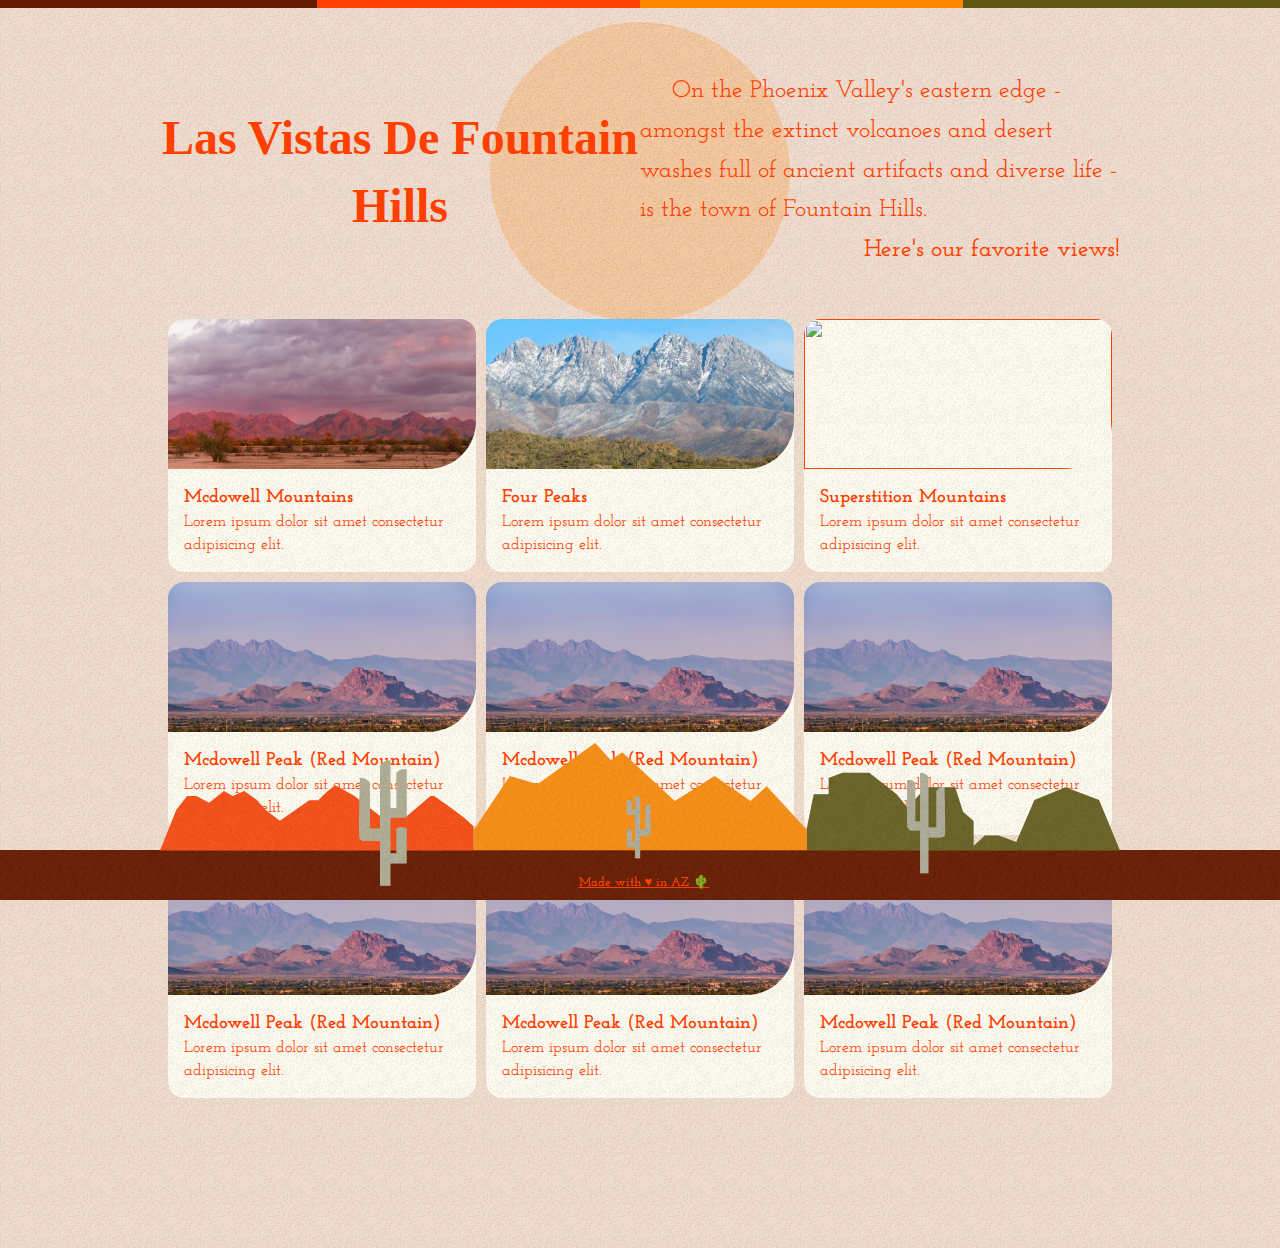
==== index.html @ 426b7b5a "v 1.0 index and example-page" ====
<!--
Casa De Fryer
-->
<!DOCTYPE html>
<html lang="en">
  <head>
    <meta charset="utf-8" />
    <title>Casa De Fryer</title>
    <meta name="description" content="Casa De Fryer" />
    <meta name="viewport" content="width=device-width, initial-scale=1" />
    <link rel="icon" href="" type="image/png" />
    <link rel="preconnect" href="https://fonts.gstatic.com" />
    <link
      href="https://fonts.googleapis.com/css2?family=Josefin+Slab&family=Homemade+Apple&family=Pacifico&display=swap"
      rel="stylesheet"
    />
    <link rel="stylesheet" href="styles/initialize.min.css" />
    <link rel="stylesheet" href="styles/index.css" />
    <meta name="theme-color" content="#09006e" />
  </head>

  <body>
    <i class="icon-cloud cloud"></i>
    <i class="icon-cloud cloud cloud2"></i>
    <i class="icon-cloud cloud cloud3"></i>
    <i class="icon-cloud cloud cloud4"></i>

    <header>
      <h1>Las Vistas De Fountain Hills</h1>
      <h2>
        On the Phoenix Valley's eastern edge - amongst the extinct volcanoes
        and desert washes full of ancient artifacts and diverse life - is
        the town of Fountain Hills.<br />
        <span> Here's our favorite views! </span>
      </h2>
    </header>

    <main>
      <a href="page-example.html">
      <section>
        <img src="assets/images/mcdowells-example.jpg" alt="" />
        <div>
          <h3>Mcdowell Mountains</h3>
          <p>Lorem ipsum dolor sit amet consectetur adipisicing elit.</p>
        </div>
      </section>
    </a>

    <a href="page-example.html">
      <section>
        <img src="assets/images/four-peaks-example.jpg" alt="" />
        <div>
          <h3>Four Peaks</h3>
          <p>Lorem ipsum dolor sit amet consectetur adipisicing elit.</p>
        </div>
      </section>
    </a>

  <a href="">
      <section>
        <img src="assets/images/superstitions-example.jpg" alt="" />
        <div>
          <h3>Superstition Mountains</h3>
          <p>Lorem ipsum dolor sit amet consectetur adipisicing elit.</p>
        </div>
      </section>
    </a>

      <section>
        <img src="assets/images/example-image-1.jpg" alt="" />
        <div>
          <h3>Mcdowell Peak (Red Mountain)</h3>
          <p>Lorem ipsum dolor sit amet consectetur adipisicing elit.</p>
        </div>
      </section>

      <section>
        <img src="assets/images/example-image-1.jpg" alt="" />
        <div>
          <h3>Mcdowell Peak (Red Mountain)</h3>
          <p>Lorem ipsum dolor sit amet consectetur adipisicing elit.</p>
        </div>
      </section>

      <section>
        <img src="assets/images/example-image-1.jpg" alt="" />
        <div>
          <h3>Mcdowell Peak (Red Mountain)</h3>
          <p>Lorem ipsum dolor sit amet consectetur adipisicing elit.</p>
        </div>
      </section>

      <section>
        <img src="assets/images/example-image-1.jpg" alt="" />
        <div>
          <h3>Mcdowell Peak (Red Mountain)</h3>
          <p>Lorem ipsum dolor sit amet consectetur adipisicing elit.</p>
        </div>
      </section>

      <section>
        <img src="assets/images/example-image-1.jpg" alt="" />
        <div>
          <h3>Mcdowell Peak (Red Mountain)</h3>
          <p>Lorem ipsum dolor sit amet consectetur adipisicing elit.</p>
        </div>
      </section>

      <section>
        <img src="assets/images/example-image-1.jpg" alt="" />
        <div>
          <h3>Mcdowell Peak (Red Mountain)</h3>
          <p>Lorem ipsum dolor sit amet consectetur adipisicing elit.</p>
        </div>
      </section>
    </main>

    <footer>
      <a href="">Made with ♥ in AZ 🌵</a>
    </footer>

    <script src=""></script>
  </body>
</html>
---- styles/initialize.min.css ----
/*!
 * Initialize.css (v1.3.1) is a complete and customizable collection of CSS best practices based on Normalize.css and HTML5 Boilerplate.
 * http://jeroenoomsnl.github.io/initialize-css
 *
 * HTML5 Boilerplate: https://github.com/h5bp/html5-boilerplate
 * Normalize.css: http://github.com/necolas/normalize.css
 */audio,canvas,progress,sub,sup,video{vertical-align:baseline}details,hr,main,summary{display:block}button,hr{overflow:visible}pre,textarea{overflow:auto}body,fieldset{margin:0}fieldset,hr,legend{border:0;padding:0}html{-moz-box-sizing:border-box;box-sizing:border-box;font-family:sans-serif;line-height:1.4;font-size:1em;-ms-text-size-adjust:100%;-webkit-text-size-adjust:100%}*,:after,:before{-moz-box-sizing:inherit;box-sizing:inherit}audio:not([controls]){display:none;height:0}[hidden],template{display:none}a:active,a:hover{outline:0}abbr[title]{border-bottom:none;text-decoration:underline;text-decoration:underline dotted}b,strong{font-weight:bolder}dfn{font-style:italic}h1{font-size:2em;margin:.67em 0}small{font-size:80%}sub,sup{font-size:75%;line-height:0;position:relative}sup{top:-.5em}sub{bottom:-.25em}svg:not(:root){overflow:hidden}figure{margin:1em 40px}hr{-moz-box-sizing:content-box;box-sizing:content-box;height:1px;border-top:1px solid #ccc;margin:1em 0}code,kbd,pre,samp{font-family:monospace,monospace;font-size:1em}button,input,optgroup,select,textarea{font:inherit;margin:0}button,select{text-transform:none}button,html input[type=button],input[type=reset],input[type=submit]{-webkit-appearance:button;cursor:pointer}button[disabled],html input[disabled]{cursor:default}button::-moz-focus-inner,input::-moz-focus-inner{border:0;padding:0}button:-moz-focusring,input:-moz-focusring{outline:ButtonText dotted 1px}input{line-height:normal}input[type=number]::-webkit-inner-spin-button,input[type=number]::-webkit-outer-spin-button{height:auto}input[type=search]{-webkit-appearance:textfield}input[type=search]::-webkit-search-cancel-button,input[type=search]::-webkit-search-decoration{-webkit-appearance:none}textarea{resize:vertical}optgroup{font-weight:700}::-moz-selection{background:#b3d4fc;text-shadow:none}::selection{background:#b3d4fc;text-shadow:none}audio,canvas,iframe,img,svg,video{vertical-align:middle}
---- styles/index.css ----
a {
  color: #ff4000;
}

body {
  /*
  background-color: #faddba;
  background-color: #f5f1ee;
  background-color: #fae8cd;*/
  color: #ff4000;
  background-image: url(../assets/images/cream-tile.svg);
  font-family: 'Josefin Slab', serif;
  font-weight: 500;
  border-top: 0.5rem solid;
  position: relative;
  overflow-x: hidden;

  border-image: linear-gradient(
      to right,
      #651b00 25%,
      #ff4000 25%,
      #ff4000 50%,
      #ff8800 50%,
      #ff8800 75%,
      #5f5815 75%
    )
    5;
}

header {
  /*background-color: #edb99e;
  background-color: #00a8a1;*/

  padding: auto 0.5rem;
}

header {
  max-width: 960px;
  margin: 4rem auto 3rem auto;
  display: flex;

  position: relative;
  align-items: center;
}

header::before {
  content: '';

  height: 300px;
  left: calc(50% - 150px);
  top: calc(50% - 150px);
  border-radius: 50%;
  width: 300px;
  position: absolute;
  z-index: -999;

  background-image: url(../assets/images/tan-tile.svg);
}

header h1 {
  text-align: center;
  font-family: 'Pacifico', cursive;
  font-family: 'Homemade Apple', cursive;
  position: relative;

  font-size: 3rem;
  margin: 0 0 00;

  width: 50%;
  border-radius: 50%;
}

header h2 {
  max-width: 900px;
  margin: 0 auto 0 auto;
  font-weight: 500;
  line-height: 1.66;
  text-indent: 2rem;

  width: 50%;
  display: flex;
  flex-direction: column;
}

header h2 span {
  text-align: right;
  font-weight: 600;
}

main {
  max-width: 960px;
  display: grid;
  margin: 0 auto;

  grid-template-columns: repeat(auto-fill, minmax(305px, 1fr));
  grid-auto-rows: minmax(150px, auto);
  grid-gap: 10px;
  padding: 0 0.5rem;
  padding-bottom: 150px;
}

main a {
  text-decoration: none;
}

section {
  background-image: url(../assets/images/white-tile.svg);
  width: 100%;
  margin: 0 auto;

  border-radius: 1rem;
  z-index: 0;
}

section img {
  width: 100%;
  height: auto;
  height: 150px;
  border-top-left-radius: 1rem;
  border-top-right-radius: 1rem;
  border-bottom-right-radius: 3rem;
}

section div {
  padding: 1rem;
}

section h2,
h3,
p {
  margin: 0;
}

section h3 {
  font-weight: 900;
}

footer {
  position: fixed;
  font-size: 80%;
  display: flex;
  justify-content: center;
  align-items: flex-end;
  padding: 0 1rem;
  left: 0;
  bottom: 0;
  width: 100%;
  height: 50px;
  padding: 0.5rem;
  background-image: url(../assets/images/brown-tile.svg);

  background-repeat: repeat;
  font-weight: 900;
}

footer p {
  text-align: center;
}

footer a {
  margin-left: 0.5rem;
  font-weight: 900;
}

@keyframes tobackground {
  100% {
    z-index: 999;
  }
}

footer::before {
  content: '';
  width: 100%;
  max-width: 100vw;
  display: inline-block;
  height: 200px;
  position: absolute;
  left: 0;
  top: -11vw;
  background-image: url(../assets/images/footer.svg);
  background-size: 100%;
  background-repeat: no-repeat;
}

@media screen and (min-width: 1040px) {
  footer {
    position: fixed;

    left: 0;
    bottom: 0;
    width: 100%;
    height: 50px;
    background-image: url(../assets/images/brown-tile.svg);

    background-repeat: repeat;
  }

  footer::before {
    content: '';
    width: 100%;
    max-width: 960px;
    margin: 0 auto;
    display: inline-block;
    height: 200px;
    position: absolute;
    left: calc(50% - 480px);
    top: -107px;
    background-image: url(../assets/images/footer.svg);
    background-repeat: no-repeat;
  }
}

/* clouds */

/* define the floating animation; just a simple position shift */
@keyframes cloud_floating {
  0% {
    left: -5%;
  }
  100% {
    left: 105%;
  }
}
@-ms-keyframes cloud_floating {
  0% {
    left: -5%;
  }
  100% {
    left: 105%;
  }
}
@-moz-keyframes cloud_floating {
  0% {
    left: -5%;
  }
  100% {
    left: 105%;
  }
}
@-webkit-keyframes cloud_floating {
  0% {
    left: -5%;
  }
  100% {
    left: 105%;
  }
}

/* style for banner container */
.icon-cloud {
  background-image: url(../assets/images/cloud.svg);
  background-size: 100%;
  background-repeat: no-repeat;
}

/* basic cloud element. put bg img stuff here. for now i've used font-awesome */
.cloud {
  position: absolute;
  display: block;
  width: 100px;
  height: 50px;
  animation: cloud_floating 40s linear infinite;
  -ms-animation: cloud_floating 40s linear infinite;
  -moz-animation: cloud_floating 40s linear infinite;
  -webkit-animation: cloud_floating 40s linear infinite;
  top: 20%;
  left: 20vw;
  z-index: -500;
}

/* altering size, alignment and initial position */
.cloud2 {
  font-size: 5em;

  animation-direction: reverse;
  width: 150px;
  height: 75px;
  animation-duration: 60s;
  animation-delay: -5s;
  -ms-animation-duration: 60s;
  -ms-animation-delay: -5s;
  -moz-animation-duration: 60s;
  -moz-animation-delay: -5s;
  -webkit-animation-duration: 60s;
  -webkit-animation-delay: -5s;
  top: 40%;
  left: 40vw;
}
.cloud3 {
  font-size: 2em;
  width: 80px;
  height: 40px;
  animation-duration: 50s;
  animation-delay: -20s;
  -ms-animation-duration: 50s;
  -ms-animation-delay: -20s;
  -moz-animation-duration: 50s;
  -moz-animation-delay: -20s;
  -webkit-animation-duration: 50s;
  -webkit-animation-delay: -20s;
  top: 60%;
  left: 60vw;
}
.cloud4 {
  animation-direction: reverse;
  width: 150px;
  height: 75px;
  animation-duration: 70s;
  animation-delay: -40s;
  -ms-animation-duration: 70s;
  -ms-animation-delay: -40s;
  -moz-animation-duration: 70s;
  -moz-animation-delay: -40s;

  -webkit-animation-duration: 70s;
  -webkit-animation-delay: -40s;
  top: 80%;
  left: 80vw;
}
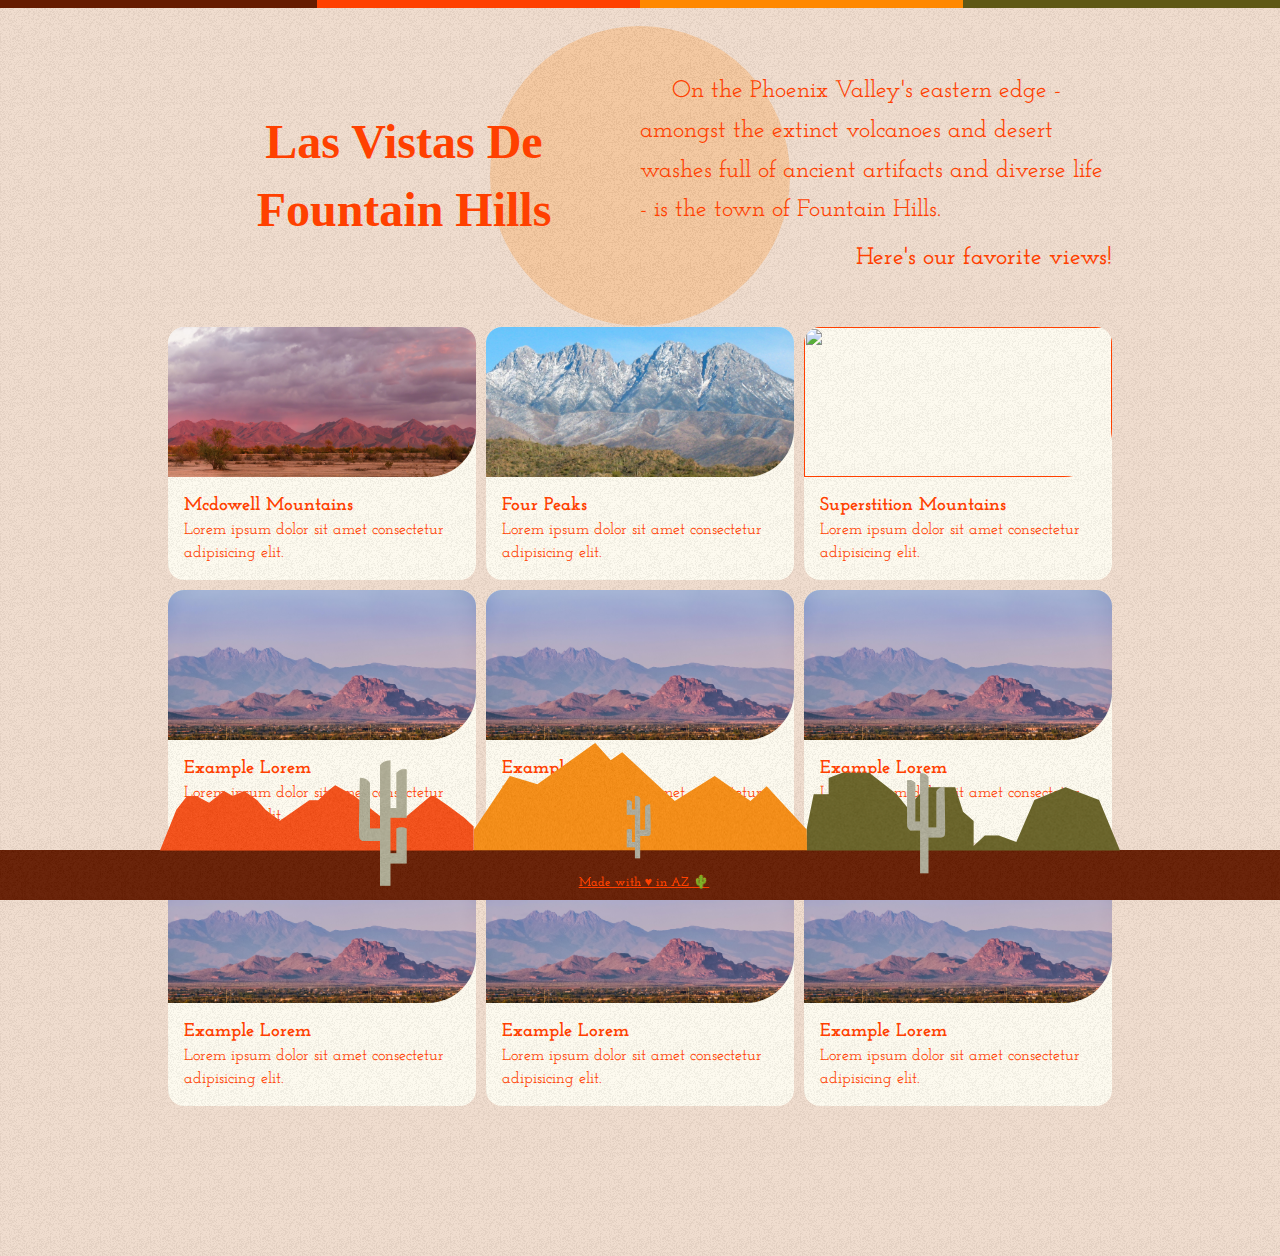
==== commit e03044c2: "removed unused files and added examples" ====
--- a/index.html
+++ b/index.html
@@ -11,7 +11,7 @@
     <link rel="icon" href="" type="image/png" />
     <link rel="preconnect" href="https://fonts.gstatic.com" />
     <link
-      href="https://fonts.googleapis.com/css2?family=Josefin+Slab&family=Homemade+Apple&family=Pacifico&display=swap"
+      href="https://fonts.googleapis.com/css2?family=Josefin+Slab&family=Homemade+Apple&display=swap"
       rel="stylesheet"
     />
     <link rel="stylesheet" href="styles/initialize.min.css" />
@@ -20,13 +20,9 @@
   </head>
 
   <body>
-    <i class="icon-cloud cloud"></i>
-    <i class="icon-cloud cloud cloud2"></i>
-    <i class="icon-cloud cloud cloud3"></i>
-    <i class="icon-cloud cloud cloud4"></i>
-
+    
     <header>
-      <h1>Las Vistas De Fountain Hills</h1>
+      <h1>Las Vistas De<br/> Fountain Hills</h1>
       <h2>
         On the Phoenix Valley's eastern edge - amongst the extinct volcanoes
         and desert washes full of ancient artifacts and diverse life - is
@@ -66,58 +62,77 @@
       </section>
     </a>
 
+      <a href="">
       <section>
         <img src="assets/images/example-image-1.jpg" alt="" />
         <div>
-          <h3>Mcdowell Peak (Red Mountain)</h3>
+          <h3>Example Lorem</h3>
           <p>Lorem ipsum dolor sit amet consectetur adipisicing elit.</p>
         </div>
       </section>
+      </a>
 
+      <a href="">
       <section>
         <img src="assets/images/example-image-1.jpg" alt="" />
         <div>
-          <h3>Mcdowell Peak (Red Mountain)</h3>
+          <h3>Example Lorem</h3>
           <p>Lorem ipsum dolor sit amet consectetur adipisicing elit.</p>
         </div>
       </section>
+      </a>
 
+      <a href="">
       <section>
         <img src="assets/images/example-image-1.jpg" alt="" />
         <div>
-          <h3>Mcdowell Peak (Red Mountain)</h3>
+          <h3>Example Lorem</h3>
           <p>Lorem ipsum dolor sit amet consectetur adipisicing elit.</p>
         </div>
       </section>
+    </a>
 
+      <a href="">
       <section>
         <img src="assets/images/example-image-1.jpg" alt="" />
         <div>
-          <h3>Mcdowell Peak (Red Mountain)</h3>
+          <h3>Example Lorem</h3>
           <p>Lorem ipsum dolor sit amet consectetur adipisicing elit.</p>
         </div>
       </section>
+    </a>
 
+      <a href="">
       <section>
         <img src="assets/images/example-image-1.jpg" alt="" />
         <div>
-          <h3>Mcdowell Peak (Red Mountain)</h3>
+          <h3>Example Lorem</h3>
           <p>Lorem ipsum dolor sit amet consectetur adipisicing elit.</p>
         </div>
       </section>
+    </a>
 
+    <a href="">
       <section>
         <img src="assets/images/example-image-1.jpg" alt="" />
         <div>
-          <h3>Mcdowell Peak (Red Mountain)</h3>
+          <h3>Example Lorem</h3>
           <p>Lorem ipsum dolor sit amet consectetur adipisicing elit.</p>
         </div>
       </section>
+    </a>
     </main>
 
     <footer>
-      <a href="">Made with ♥ in AZ 🌵</a>
+      <a href="https://github.com/ajfryer/fountain-hills">Made with ♥ in AZ 🌵</a>
     </footer>
+
+    <aside>
+      <i></i>
+      <i></i>
+      <i></i>
+      <i></i>
+    </aside>
 
     <script src=""></script>
   </body>
--- a/styles/index.css
+++ b/styles/index.css
@@ -1,5 +1,12 @@
-a {
-  color: #ff4000;
+:root {
+  --white: #fdfaee;
+  --cream: #efdbcc;
+  --tan: #f3c69d;
+  --brown: #651b00;
+  --red: #ff4000;
+  --orange: #ff8800;
+  --lightGreen: #b0ac86;
+  --green: #5f5815;
 }
 
 body {
@@ -7,7 +14,7 @@
   background-color: #faddba;
   background-color: #f5f1ee;
   background-color: #fae8cd;*/
-  color: #ff4000;
+  color: var(--red);
   background-image: url(../assets/images/cream-tile.svg);
   font-family: 'Josefin Slab', serif;
   font-weight: 500;
@@ -17,14 +24,18 @@
 
   border-image: linear-gradient(
       to right,
-      #651b00 25%,
-      #ff4000 25%,
-      #ff4000 50%,
-      #ff8800 50%,
-      #ff8800 75%,
-      #5f5815 75%
+      var(--brown) 25%,
+      var(--red) 25%,
+      var(--red) 50%,
+      var(--orange) 50%,
+      var(--orange) 75%,
+      var(--green) 75%
     )
     5;
+}
+
+a {
+  color: var(--red);
 }
 
 header {
@@ -36,9 +47,10 @@
 
 header {
   max-width: 960px;
-  margin: 4rem auto 3rem auto;
+  margin: 3rem auto 2rem auto;
   display: flex;
-
+  flex-direction: column;
+  padding: 0 0.5rem;
   position: relative;
   align-items: center;
 }
@@ -52,21 +64,18 @@
   border-radius: 50%;
   width: 300px;
   position: absolute;
-  z-index: -999;
+  z-index: -500;
 
   background-image: url(../assets/images/tan-tile.svg);
 }
 
 header h1 {
   text-align: center;
-  font-family: 'Pacifico', cursive;
   font-family: 'Homemade Apple', cursive;
   position: relative;
 
-  font-size: 3rem;
-  margin: 0 0 00;
-
-  width: 50%;
+  margin: 0 0 1rem 0;
+
   border-radius: 50%;
 }
 
@@ -76,8 +85,6 @@
   font-weight: 500;
   line-height: 1.66;
   text-indent: 2rem;
-
-  width: 50%;
   display: flex;
   flex-direction: column;
 }
@@ -85,6 +92,7 @@
 header h2 span {
   text-align: right;
   font-weight: 600;
+  margin-top: 0.5rem;
 }
 
 main {
@@ -109,7 +117,10 @@
   margin: 0 auto;
 
   border-radius: 1rem;
-  z-index: 0;
+}
+
+section:hover {
+  box-shadow: inset 0 0 0 0.5rem var(--tan);
 }
 
 section img {
@@ -151,6 +162,7 @@
 
   background-repeat: repeat;
   font-weight: 900;
+  z-index: 3;
 }
 
 footer p {
@@ -160,6 +172,7 @@
 footer a {
   margin-left: 0.5rem;
   font-weight: 900;
+  z-index: 3;
 }
 
 @keyframes tobackground {
@@ -176,13 +189,48 @@
   height: 200px;
   position: absolute;
   left: 0;
-  top: -11vw;
+  top: -16.5vw;
   background-image: url(../assets/images/footer.svg);
-  background-size: 100%;
+  background-size: 150%;
+  background-position-x: 50%;
   background-repeat: no-repeat;
 }
 
 @media screen and (min-width: 1040px) {
+  header {
+    max-width: 960px;
+    margin: 4rem auto 3rem auto;
+    display: flex;
+    flex-direction: row;
+    position: relative;
+    align-items: center;
+  }
+
+  header h1 {
+    text-align: center;
+
+    font-family: 'Homemade Apple', cursive;
+    position: relative;
+
+    font-size: 3rem;
+    margin: 0 0 00;
+
+    width: 50%;
+    border-radius: 50%;
+  }
+
+  header h2 {
+    max-width: 900px;
+    margin: 0 auto 0 auto;
+    font-weight: 500;
+    line-height: 1.66;
+    text-indent: 2rem;
+
+    width: 50%;
+    display: flex;
+    flex-direction: column;
+  }
+
   footer {
     position: fixed;
 
@@ -206,6 +254,8 @@
     left: calc(50% - 480px);
     top: -107px;
     background-image: url(../assets/images/footer.svg);
+    background-position-x: initial;
+    background-size: 100%;
     background-repeat: no-repeat;
   }
 }
@@ -247,34 +297,43 @@
 }
 
 /* style for banner container */
-.icon-cloud {
+
+aside {
+  position: absolute;
+  top: 0;
+  left: 0;
+  width: 100%;
+  height: 100%;
+  overflow: hidden;
+  z-index: -999;
+}
+
+aside i {
   background-image: url(../assets/images/cloud.svg);
   background-size: 100%;
   background-repeat: no-repeat;
-}
-
-/* basic cloud element. put bg img stuff here. for now i've used font-awesome */
-.cloud {
-  position: absolute;
+  position: relative;
   display: block;
-  width: 100px;
-  height: 50px;
+
   animation: cloud_floating 40s linear infinite;
   -ms-animation: cloud_floating 40s linear infinite;
   -moz-animation: cloud_floating 40s linear infinite;
   -webkit-animation: cloud_floating 40s linear infinite;
-  top: 20%;
-  left: 20vw;
-  z-index: -500;
-}
-
-/* altering size, alignment and initial position */
-.cloud2 {
-  font-size: 5em;
-
-  animation-direction: reverse;
+}
+
+/* basic cloud element. put bg img stuff here. for now i've used font-awesome */
+aside i:nth-child(1) {
   width: 150px;
   height: 75px;
+  top: 20vh;
+}
+
+/* altering size, alignment and initial position */
+aside i:nth-child(2) {
+  animation-direction: reverse;
+  width: 100px;
+  height: 50px;
+
   animation-duration: 60s;
   animation-delay: -5s;
   -ms-animation-duration: 60s;
@@ -283,28 +342,29 @@
   -moz-animation-delay: -5s;
   -webkit-animation-duration: 60s;
   -webkit-animation-delay: -5s;
-  top: 40%;
-  left: 40vw;
-}
-.cloud3 {
-  font-size: 2em;
-  width: 80px;
-  height: 40px;
+  top: 30vh;
+}
+aside i:nth-child(3) {
+  width: 100px;
+  height: 50px;
+
   animation-duration: 50s;
-  animation-delay: -20s;
+
+  animation-delay: -5s;
   -ms-animation-duration: 50s;
-  -ms-animation-delay: -20s;
+  -ms-animation-delay: -5s;
   -moz-animation-duration: 50s;
-  -moz-animation-delay: -20s;
+  -moz-animation-delay: -5s;
   -webkit-animation-duration: 50s;
-  -webkit-animation-delay: -20s;
-  top: 60%;
-  left: 60vw;
-}
-.cloud4 {
+  -webkit-animation-delay: -5s;
+  top: 50vh;
+}
+aside i:nth-child(4) {
   animation-direction: reverse;
+
   width: 150px;
   height: 75px;
+  /*
   animation-duration: 70s;
   animation-delay: -40s;
   -ms-animation-duration: 70s;
@@ -313,7 +373,6 @@
   -moz-animation-delay: -40s;
 
   -webkit-animation-duration: 70s;
-  -webkit-animation-delay: -40s;
-  top: 80%;
-  left: 80vw;
-}
+  -webkit-animation-delay: -40s;*/
+  top: 60vh;
+}
